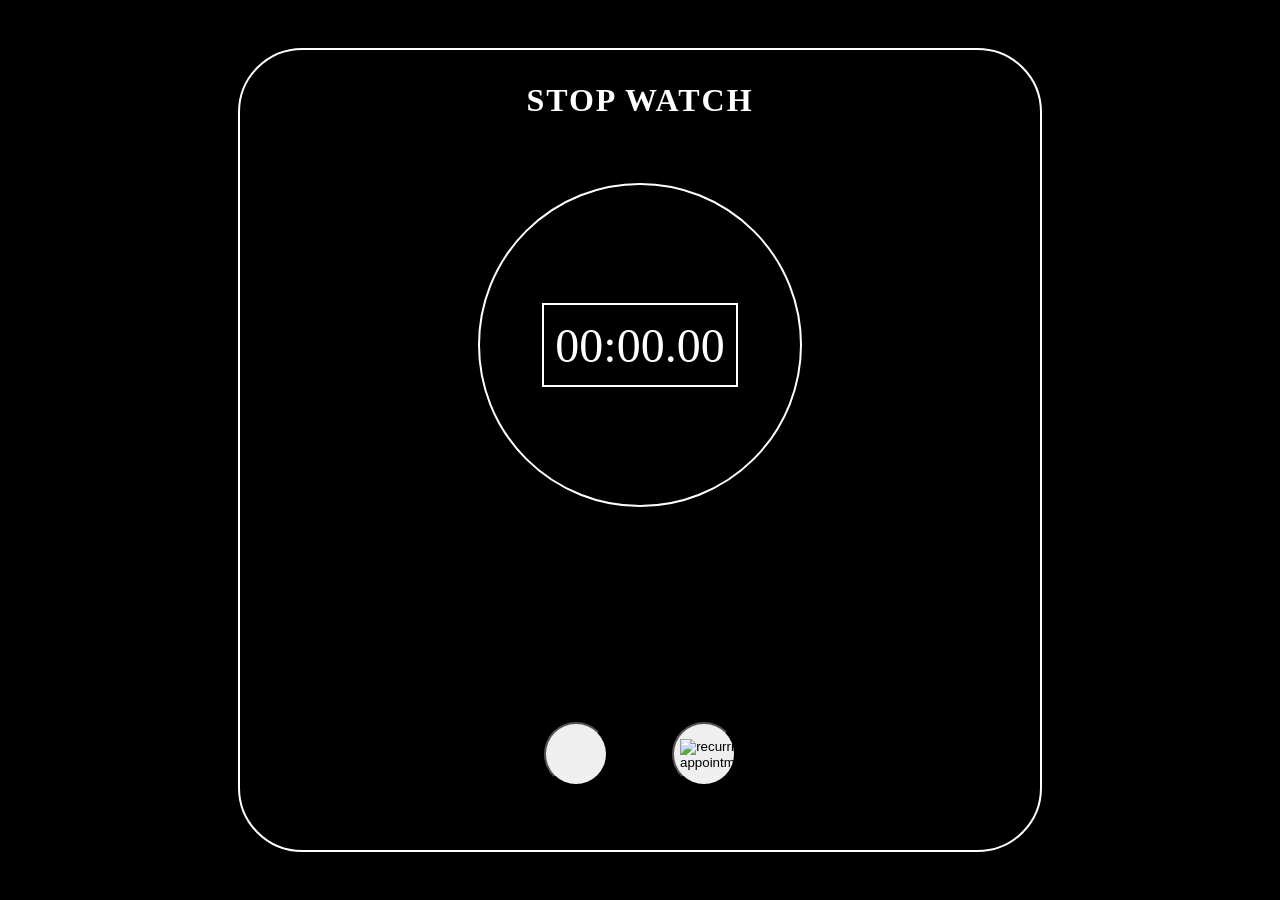
==== Task 2/index.html @ 2c5f59d8 "Created the structure of stopwatch with some basic styling" ====
<!DOCTYPE html>
<html lang="en">
<head>
    <meta charset="UTF-8">
    <meta name="viewport" content="width=device-width, initial-scale=1.0">
    <title>Digital StopWatch</title>
    <link rel="stylesheet" href="https://cdnjs.cloudflare.com/ajax/libs/font-awesome/7.0.1/css/all.min.css" integrity="sha512-2SwdPD6INVrV/lHTZbO2nodKhrnDdJK9/kg2XD1r9uGqPo1cUbujc+IYdlYdEErWNu69gVcYgdxlmVmzTWnetw==" crossorigin="anonymous" referrerpolicy="no-referrer" />
    <link rel="stylesheet" href="style.css">
</head>
<body>
    <div class="main-content">
        <h1>STOP WATCH</h1>

        <div class="clock">
            <div class="timer">
                <div class="time">
                    <span id="minute">00</span><span>:</span><span id="second">00</span><span>.</span><span id="millisecond">00</span>
                </div>
            </div>
        </div>

        <div class="controls">
            <button class="play"><i class="fa-solid fa-play"></i></button>
            <button class="reset"><img class="reset-img" src="https://img.icons8.com/ios-filled/50/recurring-appointment.png" alt="recurring-appointment"/></button>
        </div>
    </div>
</body>
</html>
---- Task 2/style.css ----
body {
    background-color: black;
    margin: 0;
    height: 100vh;
    display: flex;
    justify-content: center;
    align-items: center;
}

.main-content {
    color: white;
    height: 50rem;
    width: 50rem;
    border: 2px solid white;
    border-radius: 8%;
    position: relative;
    text-align: center;
}

.main-content h1 {
    margin-top: 2rem;
    letter-spacing: 2px;
}

.clock {
    height: 20rem;
    width: 20rem;
    border: 2px solid white;
    border-radius: 50%;
    margin: 4rem auto 0;
    position: relative;
    display: flex;
    justify-content: center;
    align-items: center;
}

.timer {
    height: 5rem;
    width: 12rem;
    border: 2px solid white;
    display: flex;
    justify-content: center;
    align-items: center;
}

.time span {
    font-size: 3rem;
}

.controls {
    position: absolute;
    bottom: 4rem;
    width: 100%;
    display: flex;
    justify-content: center;
    gap: 4rem;
}

.play , .reset {
    height: 4rem;
    width: 4rem;
    border-radius: 50%;
    cursor: pointer;
}

.fa-play {
    font-size: 2rem;
}

.reset img {
    height: 30px;
}
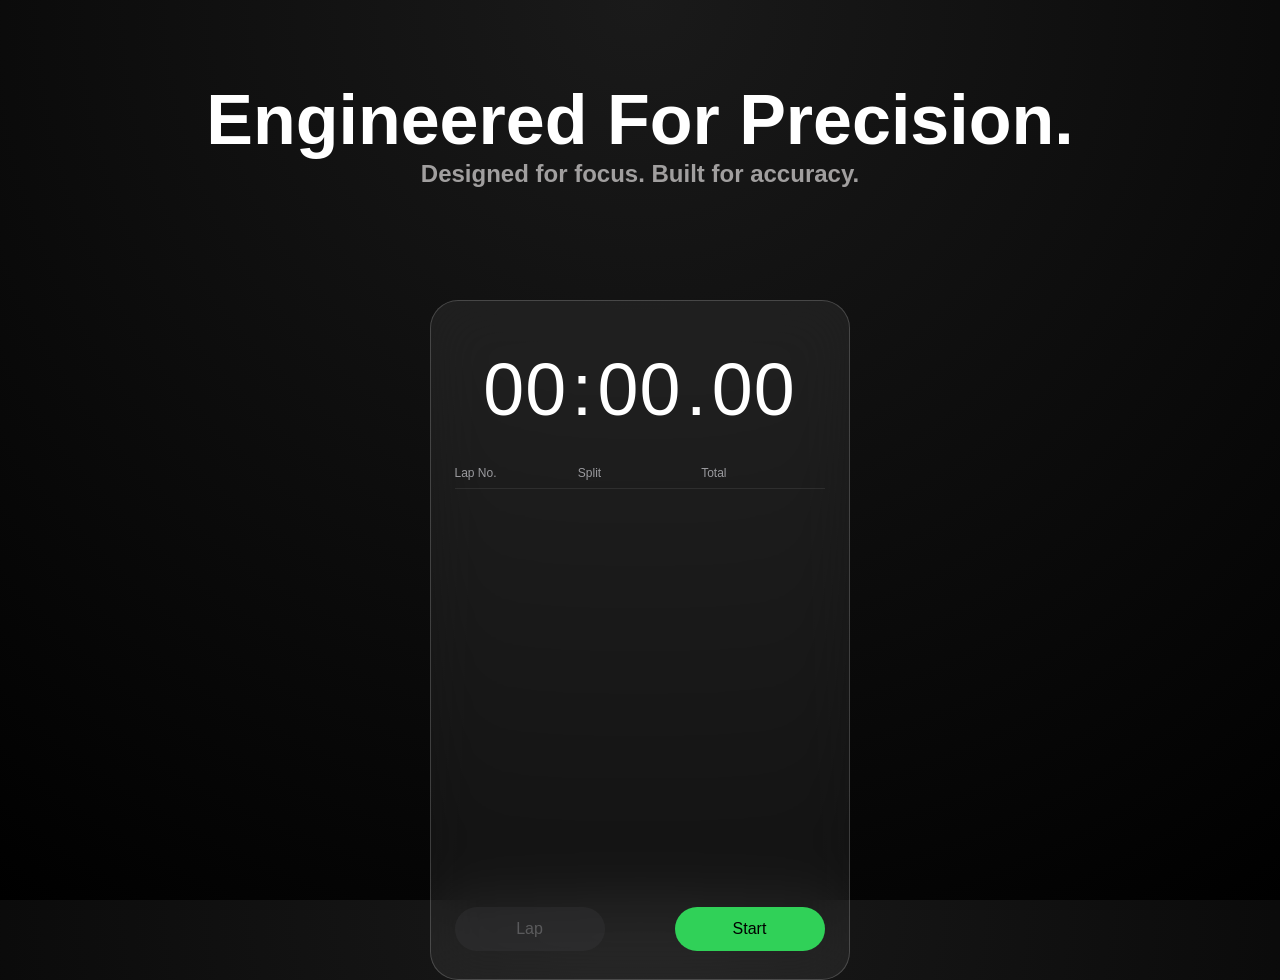
==== commit 74e393b9: "Worked on html , Designing & Styling to make the  layout look better with Aesthetically Pleasing Des" ====
--- a/Task 2/index.html
+++ b/Task 2/index.html
@@ -1,28 +1,44 @@
 <!DOCTYPE html>
 <html lang="en">
 <head>
-    <meta charset="UTF-8">
-    <meta name="viewport" content="width=device-width, initial-scale=1.0">
-    <title>Digital StopWatch</title>
-    <link rel="stylesheet" href="https://cdnjs.cloudflare.com/ajax/libs/font-awesome/7.0.1/css/all.min.css" integrity="sha512-2SwdPD6INVrV/lHTZbO2nodKhrnDdJK9/kg2XD1r9uGqPo1cUbujc+IYdlYdEErWNu69gVcYgdxlmVmzTWnetw==" crossorigin="anonymous" referrerpolicy="no-referrer" />
-    <link rel="stylesheet" href="style.css">
+    <meta charset="UTF-8" />
+    <meta name="viewport" content="width=device-width, initial-scale=1.0" />
+    <title>Digital Stopwatch</title>
+    <link rel="stylesheet" href="style.css" />
 </head>
 <body>
+    <div class="hero-section">
+        <h1>Engineered For Precision.</h1>
+        <h2>Designed for focus. Built for accuracy.</h2>
+    </div>
+
     <div class="main-content">
-        <h1>STOP WATCH</h1>
-
         <div class="clock">
-            <div class="timer">
-                <div class="time">
-                    <span id="minute">00</span><span>:</span><span id="second">00</span><span>.</span><span id="millisecond">00</span>
-                </div>
+            <div class="time">
+                <span id="minute">00</span>
+                <span>:</span>
+                <span id="second">00</span>
+                <span>.</span>
+                <span id="millisecond">00</span>
             </div>
         </div>
 
+        <div class="laps">
+            <div class="lap-header">
+                <span>Lap No.</span>
+                <span>Split</span>
+                <span>Total</span>
+            </div>
+
+            <ul class="lap-list"></ul>
+        </div>
+
         <div class="controls">
-            <button class="play"><i class="fa-solid fa-play"></i></button>
-            <button class="reset"><img class="reset-img" src="https://img.icons8.com/ios-filled/50/recurring-appointment.png" alt="recurring-appointment"/></button>
+            <button class="reset" disabled>Lap</button>
+            <button class="play start">Start</button>
         </div>
     </div>
+
+    <script src="app.js"></script>
 </body>
-</html>+</html>
--- a/Task 2/style.css
+++ b/Task 2/style.css
@@ -1,72 +1,176 @@
+* {
+    margin: 0;
+    padding: 0;
+    box-sizing: border-box;
+}
+
 body {
-    background-color: black;
-    margin: 0;
     height: 100vh;
+    background: radial-gradient(circle at top, #1a1a1a, #000);
     display: flex;
+    flex-direction: column;
     justify-content: center;
     align-items: center;
+    font-family: -apple-system, BlinkMacSystemFont,
+        "SF Pro Display", "SF Pro Text",
+        Helvetica, Arial, sans-serif;
+    color: #ffffff;
+}
+
+.hero-section {
+    display: flex;
+    flex-direction: column;
+    text-align: center;
+    position: absolute;
+    top: 5rem;
+}
+
+.hero-section h1 {
+    font-size: 70px;
+    color: white;
+    font-weight: bolder;
+}
+
+.hero-section h2 {
+    color: rgb(161, 159, 159);
 }
 
 .main-content {
-    color: white;
-    height: 50rem;
-    width: 50rem;
-    border: 2px solid white;
-    border-radius: 8%;
-    position: relative;
-    text-align: center;
+    width: 420px;
+    height: 680px;
+
+    background: rgba(255, 255, 255, 0.06);
+    backdrop-filter: blur(28px);
+    -webkit-backdrop-filter: blur(28px);
+
+    border-radius: 28px;
+    border: 1px solid rgba(255, 255, 255, 0.18);
+
+    padding: 28px 24px;
+    display: flex;
+    flex-direction: column;
+
+    position: absolute;
+    top: 300px;
 }
 
 .main-content h1 {
-    margin-top: 2rem;
+    font-size: 1.6rem;
+    font-weight: 600;
     letter-spacing: 2px;
+    margin-bottom: 18px;
 }
 
 .clock {
-    height: 20rem;
-    width: 20rem;
-    border: 2px solid white;
-    border-radius: 50%;
-    margin: 4rem auto 0;
-    position: relative;
     display: flex;
     justify-content: center;
-    align-items: center;
 }
 
-.timer {
-    height: 5rem;
-    width: 12rem;
-    border: 2px solid white;
-    display: flex;
-    justify-content: center;
-    align-items: center;
+.time {
+    text-align: center;
+    margin: 18px 0 26px;
 }
 
 .time span {
-    font-size: 3rem;
+    font-size: 4.6rem;
+    font-weight: 300;
+    letter-spacing: 1px;
+}
+
+.laps {
+    flex: 1;
+    display: flex;
+    flex-direction: column;
+    overflow: hidden;
+}
+
+.lap-header {
+    display: grid;
+    grid-template-columns: 1fr 1fr 1fr;
+    padding: 8px 0;
+    font-size: 0.75rem;
+    color: #9b9b9f;
+    border-bottom: 1px solid rgba(255, 255, 255, 0.08);
+    flex-shrink: 0;
+}
+
+.lap-list {
+    flex: 1;
+    overflow-y: auto;
+    padding-right: 6px;
+}
+
+.lap-list li {
+    display: grid;
+    grid-template-columns: 1fr 1fr 1fr;
+    padding: 10px 0;
+    font-size: 0.95rem;
+    border-bottom: 1px solid rgba(255, 255, 255, 0.06);
+}
+
+.lap-list li.fast {
+    color: #32d74b;
+}
+
+.lap-list li.slow {
+    color: #ff453a;
+}
+
+.lap-list::-webkit-scrollbar {
+    width: 6px;
+}
+
+.lap-list::-webkit-scrollbar-track {
+    background: transparent;
+}
+
+.lap-list::-webkit-scrollbar-thumb {
+    background: rgba(255, 255, 255, 0.2);
+    border-radius: 10px;
+}
+
+.lap-list::-webkit-scrollbar-thumb:hover {
+    background: rgba(255, 255, 255, 0.35);
 }
 
 .controls {
-    position: absolute;
-    bottom: 4rem;
-    width: 100%;
     display: flex;
-    justify-content: center;
-    gap: 4rem;
+    justify-content: space-between;
+    gap: 16px;
+    margin-top: 16px;
 }
 
-.play , .reset {
-    height: 4rem;
-    width: 4rem;
-    border-radius: 50%;
+.controls button {
+    width: 150px;
+    height: 44px;
+    border-radius: 22px;
+    border: none;
+    font-size: 1rem;
+    font-weight: 500;
     cursor: pointer;
+    transition: transform 0.15s ease, opacity 0.2s ease;
 }
 
-.fa-play {
-    font-size: 2rem;
+.reset {
+    background: #3a3a3c;
+    color: #c7c7cc;
 }
 
-.reset img {
-    height: 30px;
+.reset:disabled {
+    opacity: 0.35;
+    cursor: not-allowed;
 }
+
+.play.start {
+    background: #30d158;
+    color: #000000;
+}
+
+.play.stop {
+    background: #ff453a;
+    color: #ffffff;
+}
+
+.controls button:active {
+    transform: scale(0.96);
+}
